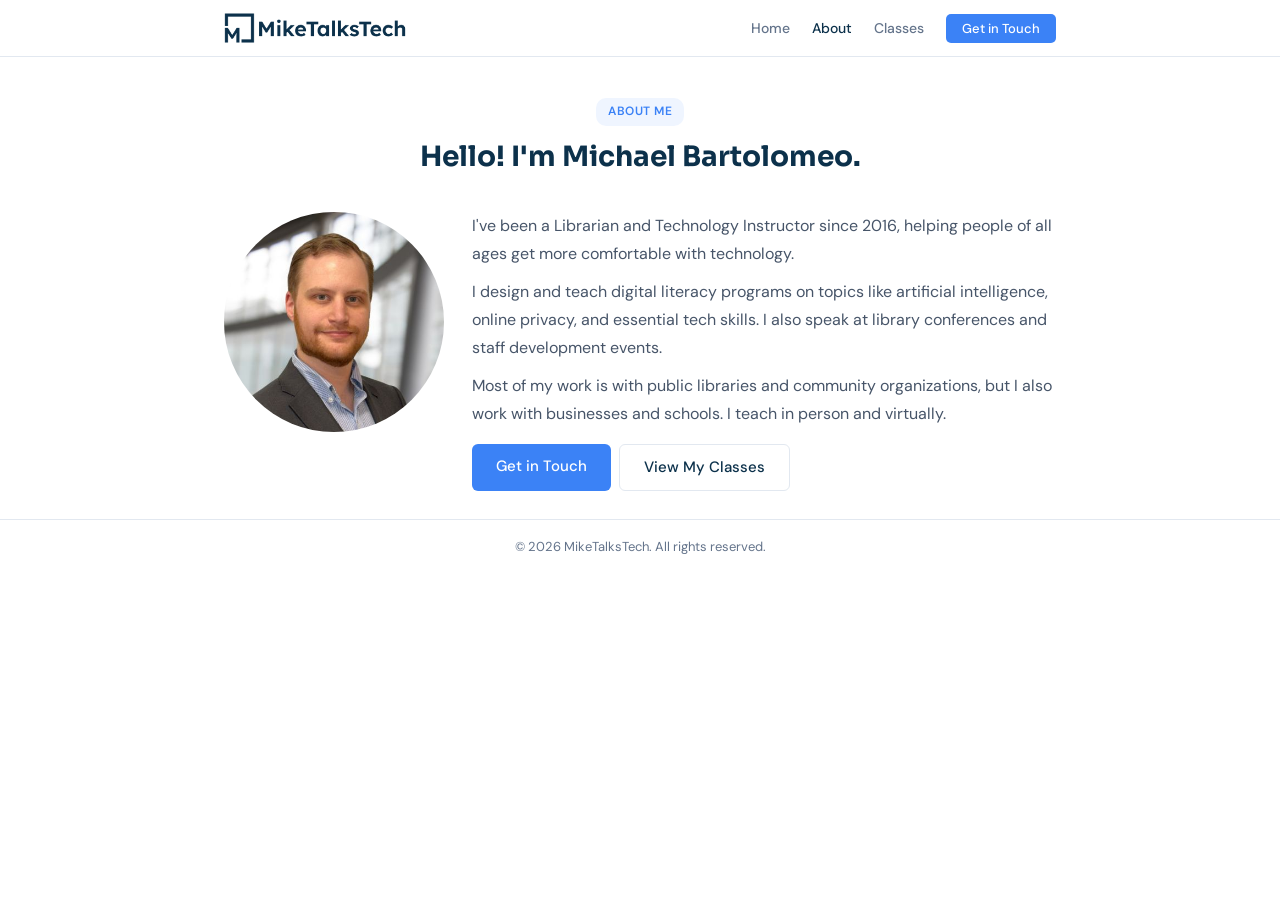
==== about/index.html @ 7d17eb88 "Add files via upload" ====
<!DOCTYPE html>
<html lang="en">
<head>
  <meta charset="UTF-8">
  <meta name="viewport" content="width=device-width, initial-scale=1.0">
  <title>About | MikeTalksTech</title>
  <meta name="description" content="Meet Michael Bartolomeo, librarian and technology educator helping communities build confidence with technology since 2016.">
  <link rel="stylesheet" href="../style.css">
</head>
<body>

  <nav>
    <div class="nav-bar">
      <a href="/"><img src="../images/logo-blue.png" alt="MikeTalksTech"></a>
      <ul class="nav-links">
        <li><a href="/">Home</a></li>
        <li><a href="/about/" class="on">About</a></li>
        <li><a href="/classes/">Classes</a></li>
        <li><a href="/contact/" class="nav-btn">Get in Touch</a></li>
      </ul>
    </div>
  </nav>

  <div class="pg-head">
    <div class="sec-label">About Me</div>
    <h1>Hello! I'm Michael Bartolomeo.</h1>
  </div>

  <section class="sec" style="padding-top: 0;">
    <div class="w">
      <div class="bio">
        <img src="../images/photo.jpg" alt="Michael Bartolomeo">
        <div>
          <p>I've been a Librarian and Technology Instructor since 2016, helping people of all ages get more comfortable with technology.</p>
          <p>I design and teach digital literacy programs on topics like artificial intelligence, online privacy, and essential tech skills. I also speak at library conferences and staff development events.</p>
          <p>Most of my work is with public libraries and community organizations, but I also work with businesses and schools. I teach in person and virtually.</p>
          <div class="bio-btns">
            <a href="/contact/" class="btn btn-b">Get in Touch</a>
            <a href="/classes/" class="btn btn-o">View My Classes</a>
          </div>
        </div>
      </div>
    </div>
  </section>

  <footer><p>&copy; 2026 MikeTalksTech. All rights reserved.</p></footer>

</body>
</html>
---- style.css ----
@import url('https://fonts.googleapis.com/css2?family=Sora:wght@400;500;600;700&family=DM+Sans:opsz,wght@9..40,400;9..40,500;9..40,600&display=swap');

/* Reset */
*, *::before, *::after { margin: 0; padding: 0; box-sizing: border-box; }

:root {
  --navy: #0C314B;
  --blue: #3B82F6;
  --blue-soft: #60a5fa;
  --blue-tint: #eef4ff;
  --surface: #f7f8fa;
  --text: #1e293b;
  --text-mid: #475569;
  --text-light: #64748b;
  --white: #ffffff;
  --border: #e2e8f0;
}

body {
  font-family: 'DM Sans', sans-serif;
  font-size: 16px;
  color: var(--text);
  background: var(--white);
  line-height: 1.65;
}

h1, h2, h3 { font-family: 'Sora', sans-serif; color: var(--navy); }
a { color: var(--blue); text-decoration: none; }
a:hover { color: var(--navy); }
img { max-width: 100%; display: block; }

/* Wrapper */
.w { max-width: 880px; margin: 0 auto; padding: 0 24px; }

/* ===== NAV ===== */
nav {
  border-bottom: 1px solid var(--border);
  background: var(--white);
  position: sticky;
  top: 0;
  z-index: 50;
}

nav.dark { background: var(--navy); border-bottom: none; }

.nav-bar {
  max-width: 880px;
  margin: 0 auto;
  padding: 0 24px;
  height: 56px;
  display: flex;
  align-items: center;
  justify-content: space-between;
}

.nav-bar img { height: 38px; width: auto; }

.nav-links { list-style: none; display: flex; gap: 22px; align-items: center; }

.nav-links a {
  font-size: 14px;
  font-weight: 500;
  color: var(--text-light);
}

.nav-links a:hover, .nav-links a.on { color: var(--navy); }

nav.dark .nav-links a { color: rgba(255,255,255,0.8); }
nav.dark .nav-links a:hover, nav.dark .nav-links a.on { color: #fff; }

.nav-btn {
  background: var(--blue);
  color: #fff !important;
  padding: 6px 16px;
  border-radius: 5px;
  font-size: 13px !important;
  font-weight: 500;
}

.nav-btn:hover { background: #2563eb; color: #fff !important; }

/* Mobile nav */
.menu-btn { display: none; background: none; border: none; cursor: pointer; }
.menu-btn span { display: block; width: 18px; height: 2px; background: var(--navy); margin: 4px 0; }
nav.dark .menu-btn span { background: #fff; }

/* ===== HERO ===== */
.hero {
  background: var(--navy);
  color: #fff;
  text-align: center;
  padding: 56px 24px 48px;
}

.hero h1 {
  color: #fff;
  font-size: 34px;
  font-weight: 700;
  margin-bottom: 14px;
  line-height: 1.2;
}

#rotate {
  color: var(--blue-soft);
  border-right: 2px solid var(--blue-soft);
  padding-right: 2px;
  animation: blink 0.7s step-end infinite;
}

@keyframes blink { 0%,100% { border-color: var(--blue-soft); } 50% { border-color: transparent; } }

.hero p {
  color: rgba(255,255,255,0.85);
  font-size: 16px;
  max-width: 500px;
  margin: 0 auto 24px;
  line-height: 1.7;
}

.hero-label {
  display: inline-block;
  background: rgba(59,130,246,0.15);
  color: #60a5fa;
  font-size: 12px;
  font-weight: 600;
  letter-spacing: 0.5px;
  text-transform: uppercase;
  padding: 4px 14px;
  border-radius: 12px;
  margin-bottom: 16px;
}

/* ===== BUTTONS ===== */
.btn {
  display: inline-block;
  padding: 10px 24px;
  border-radius: 6px;
  font-family: 'DM Sans', sans-serif;
  font-size: 15px;
  font-weight: 500;
  border: none;
  cursor: pointer;
  text-align: center;
}

.btn-w { background: #fff; color: var(--navy); }
.btn-w:hover { background: #f0f0f0; color: var(--navy); }

.btn-b { background: var(--blue); color: #fff; }
.btn-b:hover { background: #2563eb; color: #fff; }

.btn-o { background: none; color: var(--navy); border: 1.5px solid var(--border); }
.btn-o:hover { border-color: var(--blue); color: var(--blue); }

.btn-ghost { background: none; color: rgba(255,255,255,0.85); border: 1.5px solid rgba(255,255,255,0.3); }
.btn-ghost:hover { color: #fff; background: rgba(255,255,255,0.06); }

.btn-row { display: flex; gap: 10px; justify-content: center; }

/* ===== SECTIONS ===== */
.sec { padding: 28px 0; }
.sec-alt { background: var(--surface); padding-top: 24px; padding-bottom: 36px; }

.sec-label {
  display: inline-block;
  background: rgba(59,130,246,0.08);
  color: var(--blue);
  font-size: 12px;
  font-weight: 600;
  letter-spacing: 0.5px;
  text-transform: uppercase;
  padding: 4px 12px;
  border-radius: 10px;
  margin-bottom: 8px;
}

.sec h2 { font-size: 26px; font-weight: 700; margin-bottom: 6px; }
.sec .sub { font-size: 16px; color: var(--text-mid); max-width: 480px; }
.sec-head { margin-bottom: 20px; text-align: center; }
.sec-head .sub { margin: 0 auto; }

/* ===== 3-COLUMN GRID ===== */
.row3 {
  display: grid;
  grid-template-columns: repeat(3, 1fr);
  gap: 14px;
}

.box {
  border: 1px solid var(--border);
  border-radius: 8px;
  padding: 20px;
  background: var(--white);
}

.box:hover { border-color: var(--blue); }

.box h3 { font-size: 16px; font-weight: 600; margin-bottom: 4px; }
.box p { font-size: 15px; color: var(--text-mid); line-height: 1.6; }

/* ===== CLASS TOPIC GROUPS ===== */
.topic-group { margin-bottom: 32px; padding-top: 28px; border-top: 1px solid var(--border); }
.topic-group:first-child { border-top: none; padding-top: 0; }
.topic-group:last-child { margin-bottom: 0; }

.topic-group h2 {
  font-size: 20px;
  font-weight: 700;
  margin-bottom: 12px;
}

.cls-grid {
  display: grid;
  grid-template-columns: repeat(3, 1fr);
  gap: 12px;
}

.cls {
  border: 1px solid var(--border);
  border-radius: 8px;
  padding: 16px 18px;
  background: var(--white);
}

.cls:hover { border-color: var(--blue); }

.cls h3 { font-size: 15px; font-weight: 600; margin-bottom: 2px; }

.cls-dur {
  font-size: 12px;
  font-weight: 500;
  color: var(--blue);
  display: block;
  margin-bottom: 6px;
}

.cls p { font-size: 14px; color: var(--text-mid); line-height: 1.6; margin: 0; }

.cls-note {
  font-size: 12px;
  color: var(--text-light);
  font-style: italic;
  margin-top: 6px;
}

/* ===== CTA BAR ===== */
.cta {
  background: var(--navy);
  color: #fff;
  text-align: center;
  padding: 40px 24px;
}

.cta h2 { color: #fff; font-size: 24px; margin-bottom: 8px; }
.cta p { color: rgba(255,255,255,0.8); font-size: 16px; margin-bottom: 20px; }

/* ===== PAGE HEADER ===== */
.pg-head {
  text-align: center;
  padding: 40px 0 24px;
}

.pg-head h1 { font-size: 28px; margin-bottom: 8px; }
.pg-head p { font-size: 16px; color: var(--text-mid); max-width: 460px; margin: 0 auto; }

.pg-head.dark {
  background: var(--navy);
  padding: 40px 24px 36px;
  margin-bottom: 32px;
}

.pg-head.dark h1 { color: #fff; }
.pg-head.dark p { color: rgba(255,255,255,0.8); }
.pg-head.dark .sec-label {
  background: rgba(59,130,246,0.15);
  color: #60a5fa;
}

/* ===== ABOUT ===== */
.bio {
  display: grid;
  grid-template-columns: 220px 1fr;
  gap: 28px;
  align-items: start;
}

.bio img {
  width: 220px;
  height: 220px;
  object-fit: cover;
  border-radius: 50%;
}

.bio p { font-size: 16px; color: var(--text-mid); line-height: 1.75; margin-bottom: 10px; }
.bio-btns { display: flex; gap: 8px; margin-top: 16px; }

/* ===== CONTACT ===== */
.contact-row {
  display: grid;
  grid-template-columns: 1fr 1fr;
  gap: 32px;
}

.contact-row p { font-size: 16px; color: var(--text-mid); line-height: 1.7; margin-bottom: 12px; }

.links { display: flex; gap: 8px; margin-top: 16px; }

.links a {
  width: 34px;
  height: 34px;
  border: 1px solid var(--border);
  border-radius: 6px;
  display: flex;
  align-items: center;
  justify-content: center;
  color: var(--text-light);
}

.links a:hover { border-color: var(--blue); color: var(--blue); }

.form-box {
  background: var(--surface);
  border: 1px solid var(--border);
  border-radius: 10px;
  padding: 22px;
}

.f { margin-bottom: 14px; }
.f label { display: block; font-size: 14px; font-weight: 500; color: var(--navy); margin-bottom: 4px; }

.f input, .f select, .f textarea {
  width: 100%;
  padding: 9px 12px;
  border: 1.5px solid var(--border);
  border-radius: 5px;
  font-family: 'DM Sans', sans-serif;
  font-size: 15px;
  color: var(--text);
  background: #fff;
}

.f input:focus, .f select:focus, .f textarea:focus { outline: none; border-color: var(--blue); }
.f textarea { resize: vertical; min-height: 90px; }

/* ===== FOOTER ===== */
footer {
  border-top: 1px solid var(--border);
  text-align: center;
  padding: 16px 0;
}

footer p { font-size: 13px; color: var(--text-light); }

/* ===== MOBILE ===== */
@media (max-width: 700px) {
  .nav-links { display: none; }
  .menu-btn { display: block; }
  .hero h1 { font-size: 26px; }
  .row3 { grid-template-columns: 1fr; }
  .cls-grid { grid-template-columns: 1fr; }
  .bio { grid-template-columns: 1fr; text-align: center; }
  .bio img { margin: 0 auto; width: 180px; height: 180px; }
  .bio-btns { justify-content: center; }
  .contact-row { grid-template-columns: 1fr; }
}
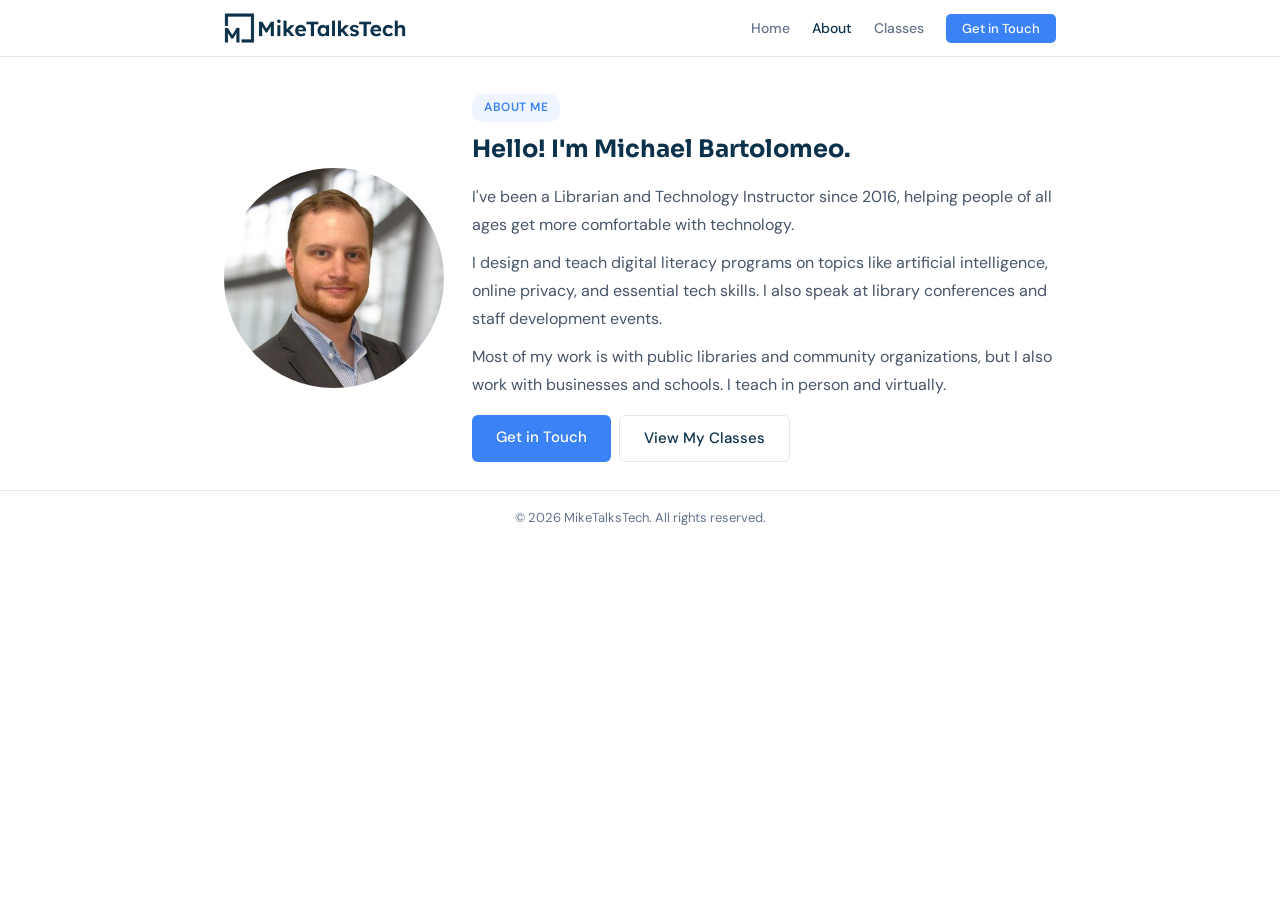
==== commit 1d7473ae: "Add files via upload" ====
--- a/about/index.html
+++ b/about/index.html
@@ -5,6 +5,18 @@
   <meta name="viewport" content="width=device-width, initial-scale=1.0">
   <title>About | MikeTalksTech</title>
   <meta name="description" content="Meet Michael Bartolomeo, librarian and technology educator helping communities build confidence with technology since 2016.">
+  <link rel="canonical" href="https://miketalkstech.com/about/">
+  <link rel="icon" href="/favicon.png" type="image/png">
+  <link rel="apple-touch-icon" href="/apple-touch-icon.png">
+  <meta property="og:type" content="profile">
+  <meta property="og:title" content="About Michael Bartolomeo | MikeTalksTech">
+  <meta property="og:description" content="Librarian and technology instructor since 2016, helping people of all ages get comfortable with technology.">
+  <meta property="og:url" content="https://miketalkstech.com/about/">
+  <meta property="og:image" content="https://miketalkstech.com/images/photo.jpg">
+  <meta property="og:site_name" content="MikeTalksTech">
+  <meta name="twitter:card" content="summary">
+  <meta name="twitter:title" content="About Michael Bartolomeo | MikeTalksTech">
+  <meta name="twitter:description" content="Librarian and technology instructor since 2016, helping people of all ages get comfortable with technology.">
   <link rel="stylesheet" href="../style.css">
 </head>
 <body>
@@ -21,16 +33,13 @@
     </div>
   </nav>
 
-  <div class="pg-head">
-    <div class="sec-label">About Me</div>
-    <h1>Hello! I'm Michael Bartolomeo.</h1>
-  </div>
-
-  <section class="sec" style="padding-top: 0;">
+  <section class="sec" style="padding-top: 36px;">
     <div class="w">
       <div class="bio">
         <img src="../images/photo.jpg" alt="Michael Bartolomeo">
         <div>
+          <div class="sec-label">About Me</div>
+          <h2 style="font-size: 24px; margin-bottom: 14px;">Hello! I'm Michael Bartolomeo.</h2>
           <p>I've been a Librarian and Technology Instructor since 2016, helping people of all ages get more comfortable with technology.</p>
           <p>I design and teach digital literacy programs on topics like artificial intelligence, online privacy, and essential tech skills. I also speak at library conferences and staff development events.</p>
           <p>Most of my work is with public libraries and community organizations, but I also work with businesses and schools. I teach in person and virtually.</p>
--- a/style.css
+++ b/style.css
@@ -281,7 +281,7 @@
   display: grid;
   grid-template-columns: 220px 1fr;
   gap: 28px;
-  align-items: start;
+  align-items: center;
 }
 
 .bio img {
